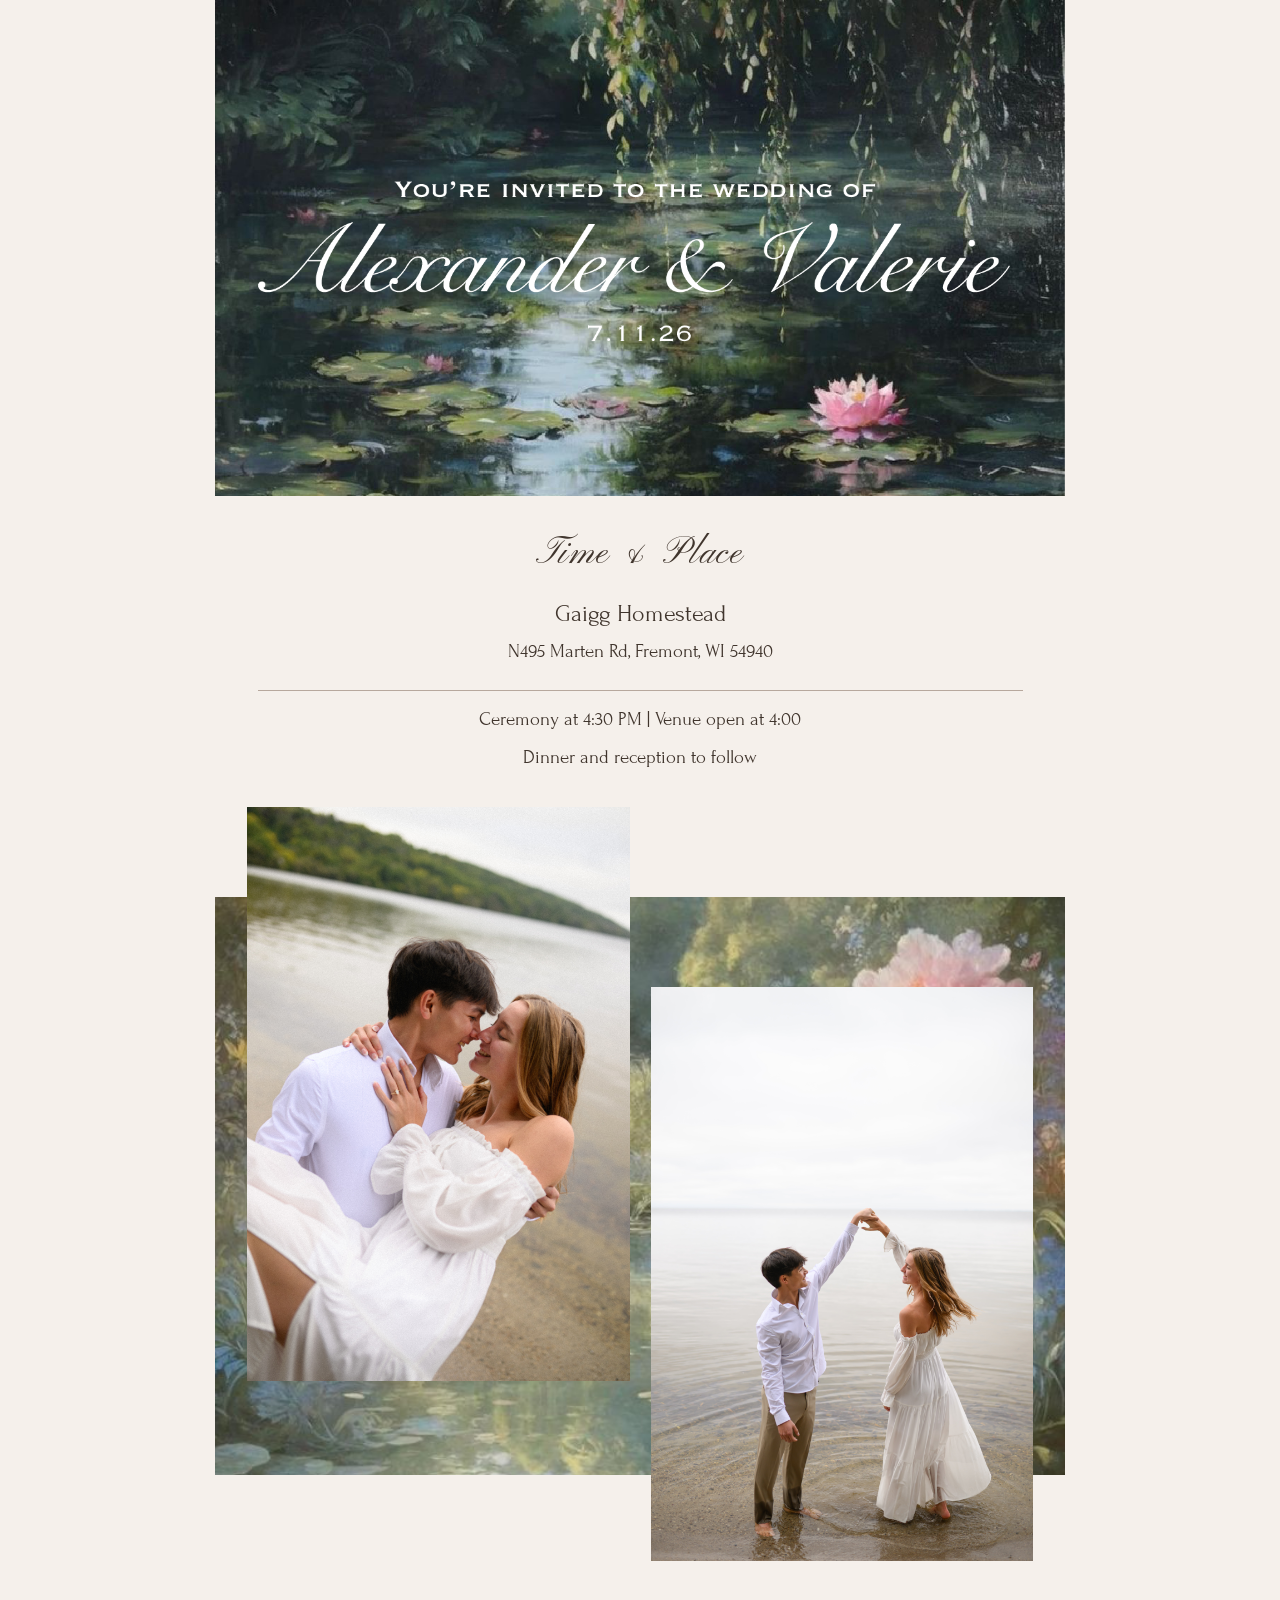
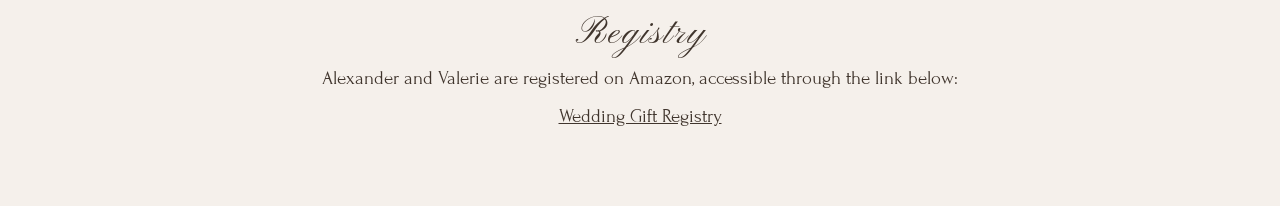
==== index.html @ 8c664b8f "registry link" ====
<!DOCTYPE html>
<html lang="en">
<head>
    <meta charset="UTF-8">
    <meta name="viewport" content="width=device-width, initial-scale=1.0">
    <link rel="preconnect" href="https://fonts.googleapis.com">
    <link rel="preconnect" href="https://fonts.gstatic.com" crossorigin>
    <link href="https://fonts.googleapis.com/css2?family=Pinyon+Script&display=swap" rel="stylesheet">
    <link href="https://fonts.googleapis.com/css2?family=Forum&display=swap" rel="stylesheet">
    <link rel="stylesheet" href="style.css">
    <script src="site.js" defer></script>
    <title>View Your Invitation</title>
</head>
<body>
    <main>
        <img src="img/banner4.PNG" width="100%">
        <h1 class="pinyon">Time & Place</h1>
        <div class="details">
            <h2 class="forum">Gaigg Homestead</h2>
            <h3 class="forum">N495 Marten Rd, Fremont, WI 54940</h3>
        </div>
        <div>
            <h3 class="forum">Ceremony at 4:30 PM | Venue open at 4:00</h3>
            <h3 class="forum">Dinner and reception to follow</h3>
        </div>
        <div class="monet">
            <img id="in-1" src="img/invite-1.JPG" width="45%">
             <img id="in-2" src="img/invite-2.JPG" width="45%">
        </div>
        <div>
            <h1 class="pinyon">Registry</h1>
            <h3 class="forum">Alexander and Valerie are registered on Amazon, accessible through the link below:</h3>
            <a href="https://www.amazon.com/wedding/guest-view/1FX90VJ1V2QB9" target="_blank">Wedding Gift Registry</a>
        </div>
    </main>
    <footer>

    </footer>
    
</body>
</html>
---- style.css ----
:root{
  --background: #f5f0eb;
  --text: #40352d;
}
/* .font-copper {
  font-family: var(--copper);
  font-weight: 300;
  font-style: normal;
} */
/* .font-snell {
  font-family: var(--snell);
  font-weight: 400;
  font-style: normal;
} */
.pinyon {
  font-family: "Pinyon Script", cursive;
  font-weight: 400;
  font-style: normal;
}

.forum {
  font-family: "Forum", serif;
  font-weight: 400;
  font-style: normal;
}



body{
  background-color: var(--background);
  color: var(--text);
  font-size: 1em;
  margin: 0px;
  padding: 0px;
  line-height: 1.2em;
}

h1{
  text-align: center;
  font-size: 2.3em;
  letter-spacing: .05em;
  padding-top: 20px;
}

h2,h4{
  margin: 6px;
}

main{
    width: 100%;
    margin-left: auto;
    margin-right: auto;
    text-align: center;
}

.details{
  width: 90%;
  margin: 0 auto;
  padding: 10px 0px;
  border-bottom: #b7a89d solid 1px;
}

.monet{
  background-image: url('./img/monet-2.jpg');
  background-size: cover;
  margin: 130px 0px;
  width: 100%;
}

#in-1{
  position: relative;
  top: -90px;
  margin-right: 1%;
}

#in-2{
  position: relative;
  top: 90px;
  margin-left: 1%;
}

a{
  font-size: 1.2em;
  color: var(--text);
  font-family: "Forum", serif;
}
a:hover{
  color: #b7a89d;
}

footer{
  height: 80px;
}



@media (min-width: 500px){
 body{
   max-width: 850px;
   margin: 0 auto;
 };
}




/* 
.slide {
	animation: slide 3s cubic-bezier(0.250, 0.460, 0.450, 0.940) both; 
}

.fade {
	animation: fade 1s cubic-bezier(0.250, 0.460, 0.450, 0.940) both; 
}

.open{
    animation: open 2s cubic-bezier(0.250, 0.460, 0.450, 0.940) both;
   
}

.grow{
    animation: grow 2s cubic-bezier(0.250, 0.460, 0.450, 0.940) both;
   
} */


/* 
@keyframes slide {
  0% {
    transform: translateY(0);
  }
  100% {
    transform: translateY(-300px);
    opacity: 100%;
  }
}

@keyframes grow {
  0% {
    transform: translateY(-300px) ;
    opacity: 100%;
  }
  100% {
    transform: translateY(-420px) ;
    opacity: 100%;
    width: 100%;
    height: 100%;
    background-color: #b7a89d;
  }
} */


/* @keyframes fade {
  0% {
    opacity: 100%;
  }
  100% {
   opacity: 0;
  }
}

@keyframes open {
 0% {
    transform: rotateX(0) translateY(0);
    transform-origin: top;
  }
  100% {
    transform: rotateX(180deg) translateY(-12px);
    transform-origin: top;
  }
} */
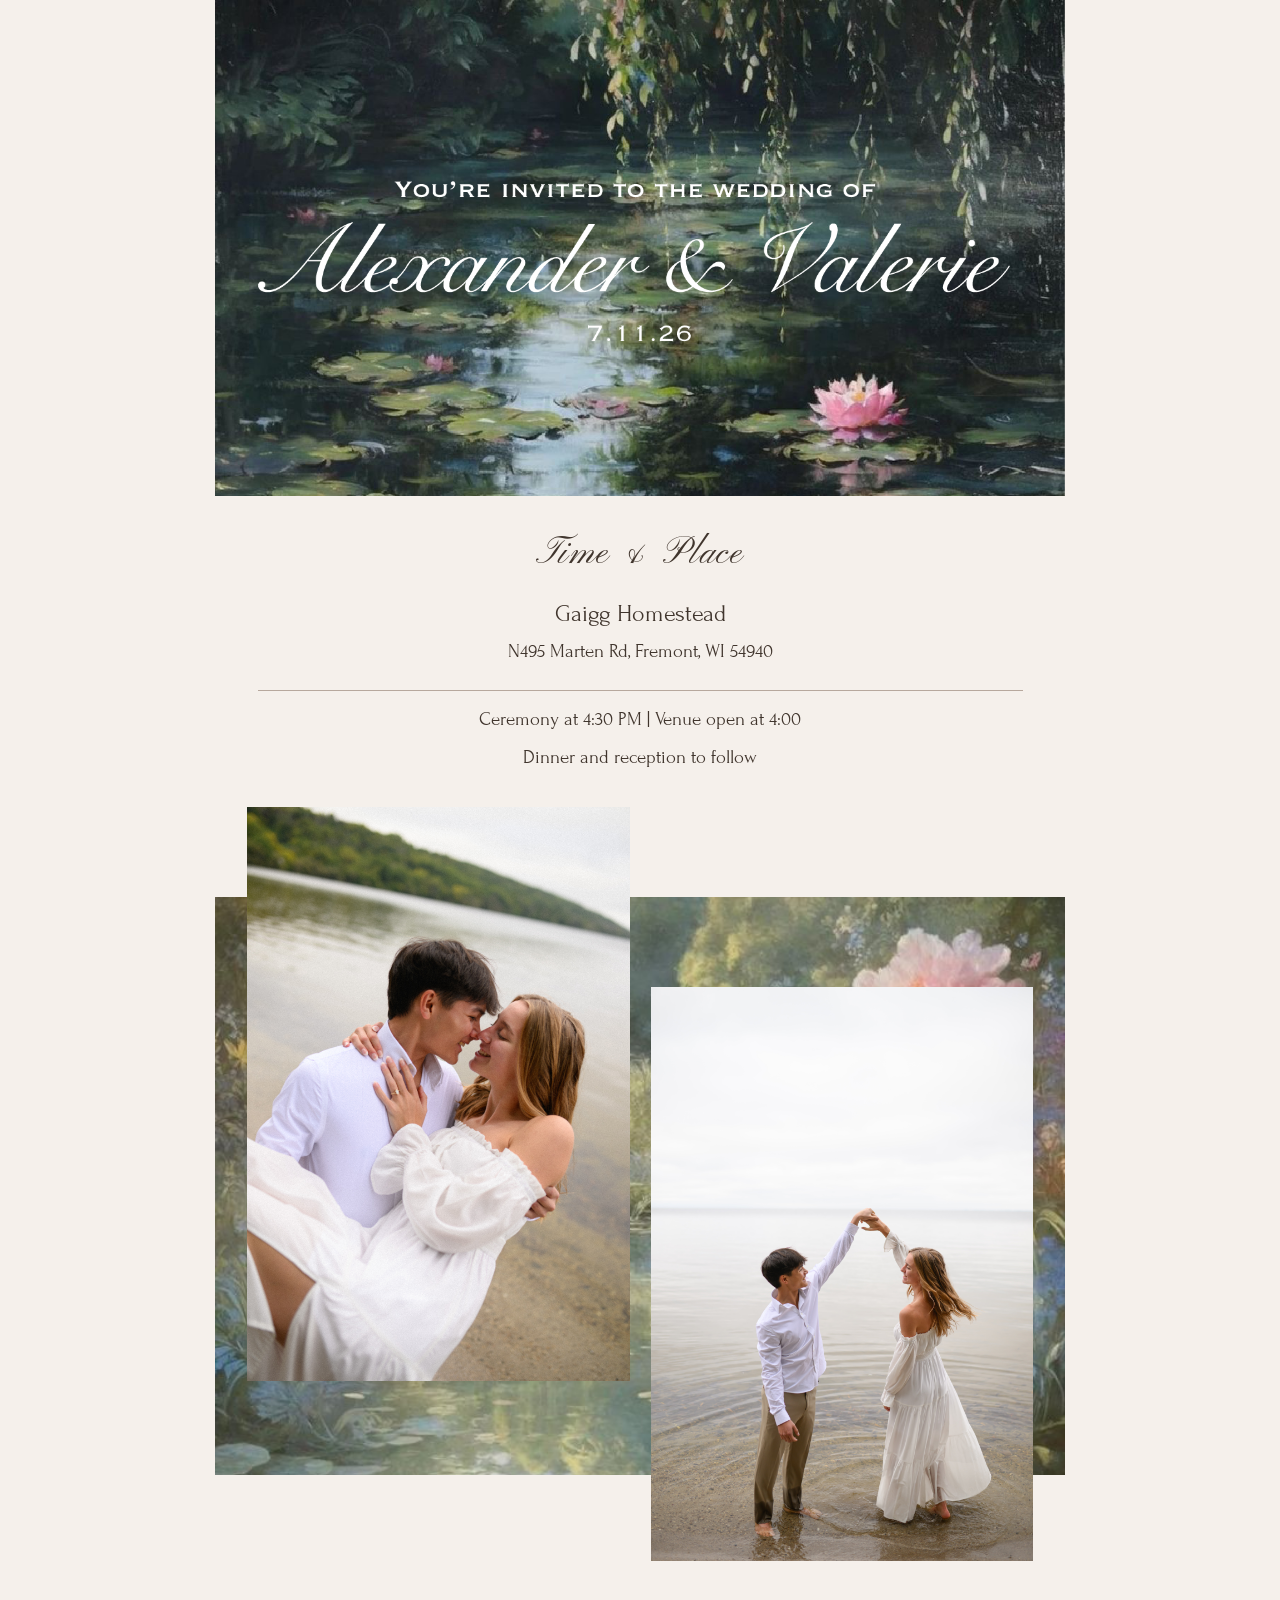
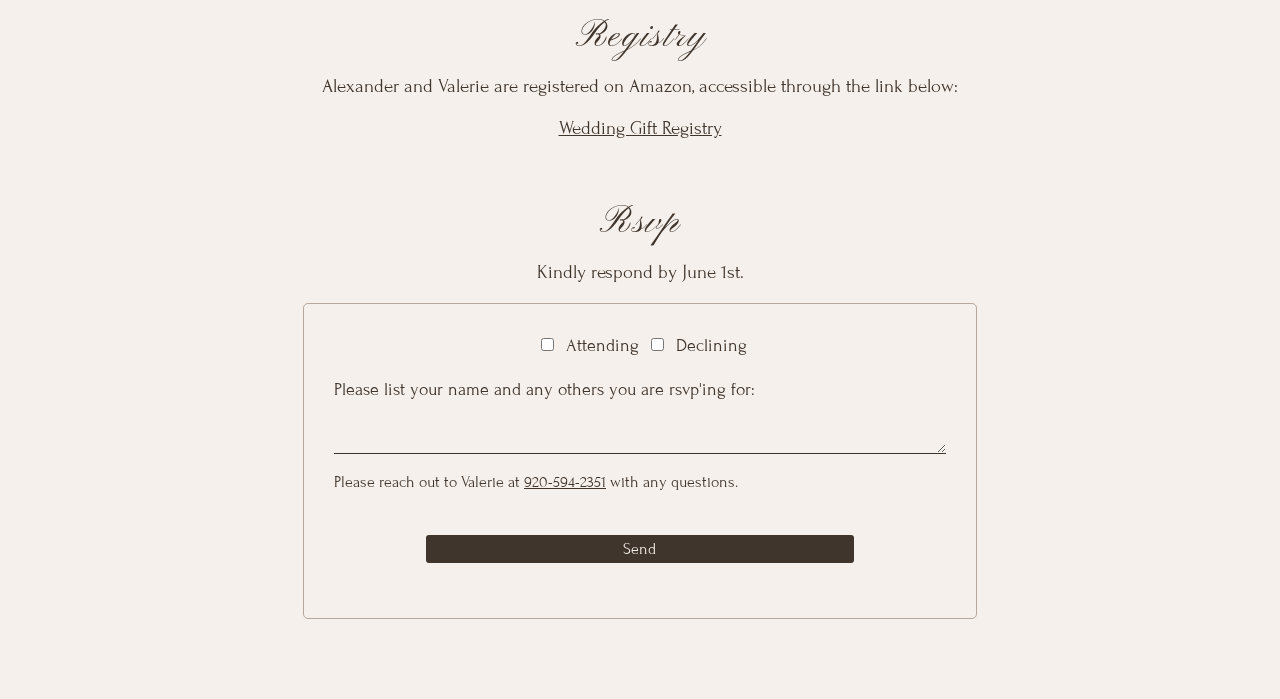
==== commit 7d87ed89: "add form" ====
--- a/index.html
+++ b/index.html
@@ -27,10 +27,27 @@
             <img id="in-1" src="img/invite-1.JPG" width="45%">
              <img id="in-2" src="img/invite-2.JPG" width="45%">
         </div>
-        <div>
+        <div class="registry">
             <h1 class="pinyon">Registry</h1>
             <h3 class="forum">Alexander and Valerie are registered on Amazon, accessible through the link below:</h3>
             <a href="https://www.amazon.com/wedding/guest-view/1FX90VJ1V2QB9" target="_blank">Wedding Gift Registry</a>
+        </div>
+        <div class="rsvp">
+            <h1 class="pinyon">Rsvp</h1>
+            <h3 class="forum">Kindly respond by June 1st.</h3>
+            <form action="https://formspree.io/f/xaqkenvz" method="POST">
+                <div>
+                    <input type="checkbox" id="attend-yes" name="attend-yes" value="yes">
+                    <label for="attend-yes">Attending</label>
+
+                    <input type="checkbox" id="attend-no" name="attend-no" value="no">
+                    <label for="attend-no">Declining</label>
+                </div>
+                <label>Please list your name and any others you are rsvp'ing for:</label>
+                <textarea name="guestnames" required></textarea>
+                <h3 class="forum text-sm">Please reach out to Valerie at <a class="text-sm" href="tel:920-594-2351">920-594-2351</a> with any questions.</h3>
+                <button type="submit">Send</button>
+            </form>
         </div>
     </main>
     <footer>
--- a/style.css
+++ b/style.css
@@ -60,6 +60,13 @@
   border-bottom: #b7a89d solid 1px;
 }
 
+.registry{
+  width:90%;
+  margin: 0 auto;
+  margin-bottom: 50px;
+  line-height: 1.5em;
+}
+
 .monet{
   background-image: url('./img/monet-2.jpg');
   background-size: cover;
@@ -87,6 +94,69 @@
 a:hover{
   color: #b7a89d;
 }
+.rsvp{
+  width: 90%;
+  margin: 0 auto;
+  line-height: 1.5em;
+}
+form{
+  border: #b7a89d solid 1px;
+  padding: 30px;
+  border-radius: 5px;
+  width: 80%;
+  text-align: left;
+  display: flex;
+  flex-direction: column;
+  margin: 0 auto;
+  justify-items: center;
+  font-family: "Forum", serif;
+}
+label{
+  font-size: 1.1em;
+  margin: 20px 0px 5px 0px;
+}
+input{
+  margin-bottom: 10px;
+}
+textarea{
+  border: none;
+  border-bottom: 1px solid var(--text);
+  background-color: var(--background);
+  font-family: "Forum", serif;
+  font-size: 1.1em;
+}
+textarea:focus{
+  outline: none;
+  border-bottom: 1px solid #b7a89d;
+}
+input[type="checkbox"]{
+  width: auto;
+  margin: 0px 8px;
+}
+form div{
+  margin: 0 auto;
+}
+
+button{
+  width: 70%;
+  background-color: var(--text);
+  color: var(--background);
+  margin: 25px auto;
+  padding: 5px;
+  font-size: medium;
+  font-family: "Forum", serif;
+  border: none;
+  border-radius: 3px;
+}
+button:hover{
+  background-color: #b7a89d;
+  color: var(--text);
+}
+
+.text-sm{
+  font-size: 1em;
+}
+
 
 footer{
   height: 80px;
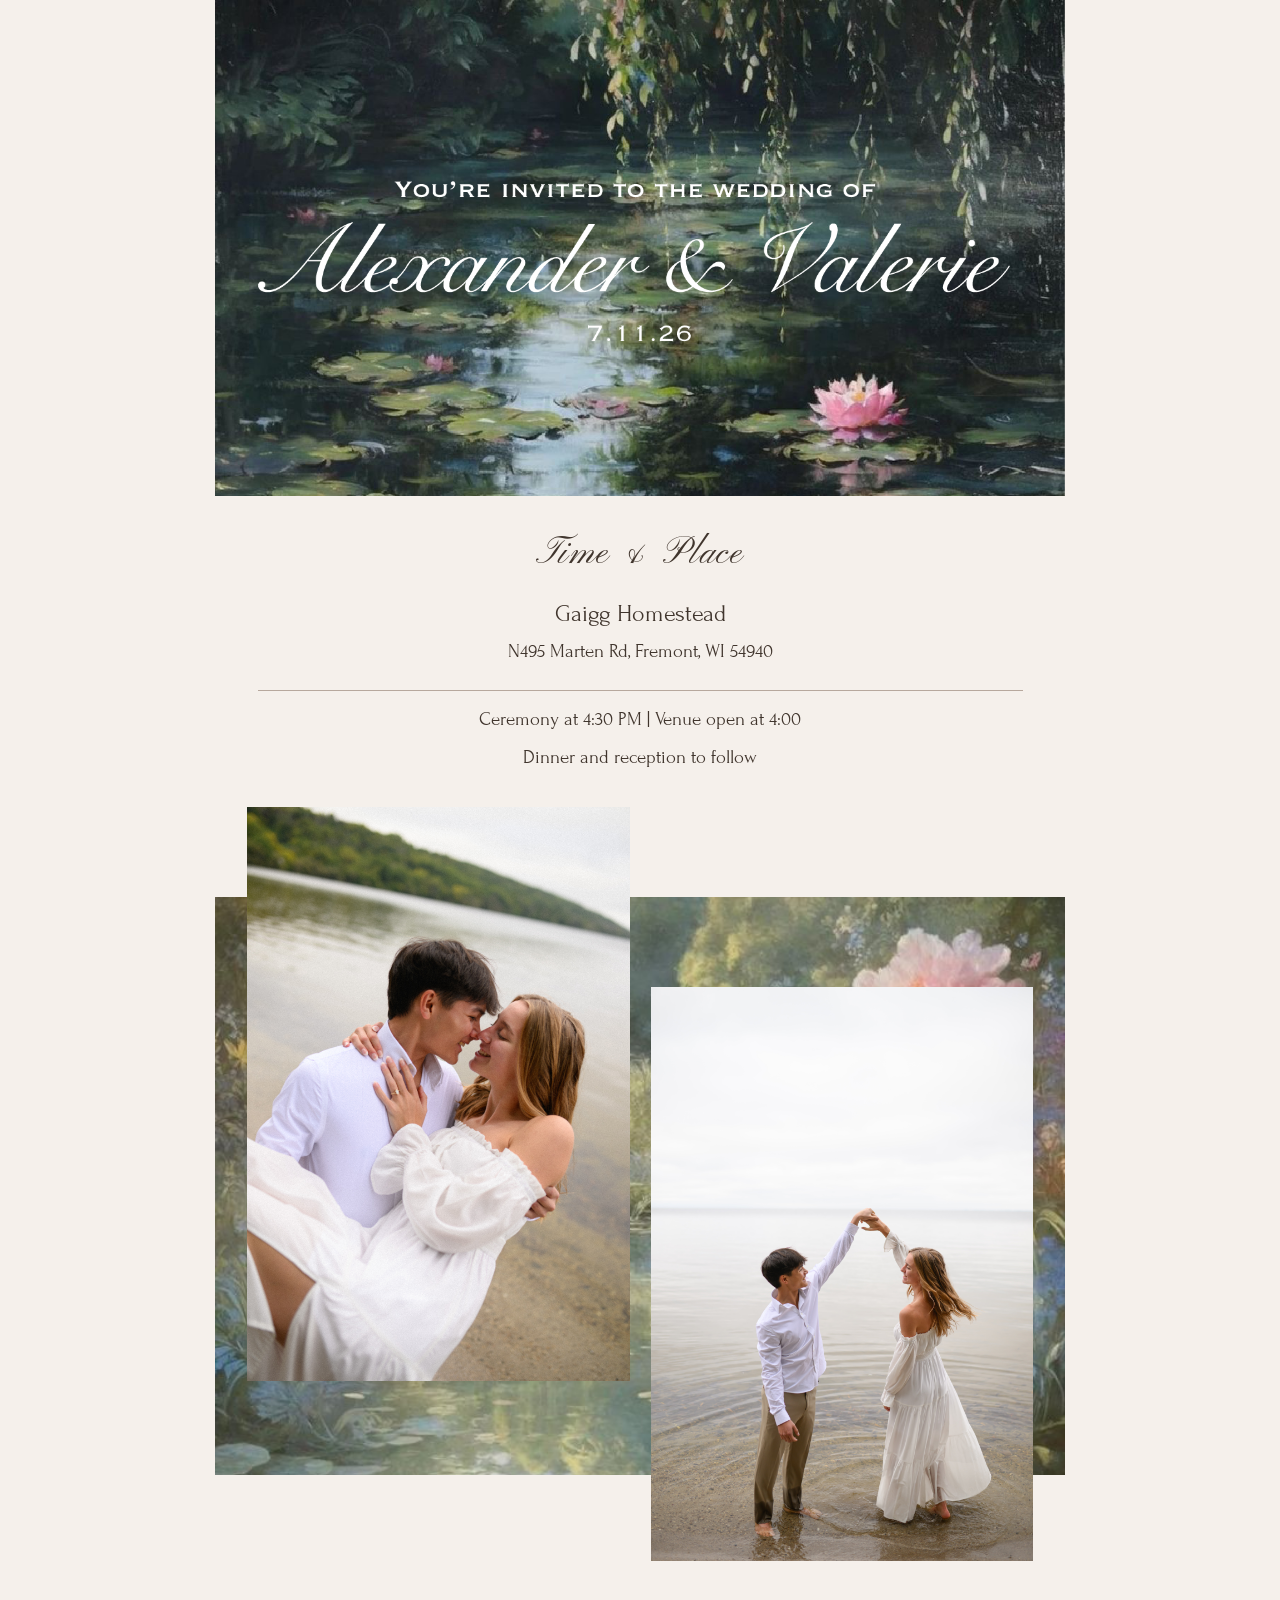
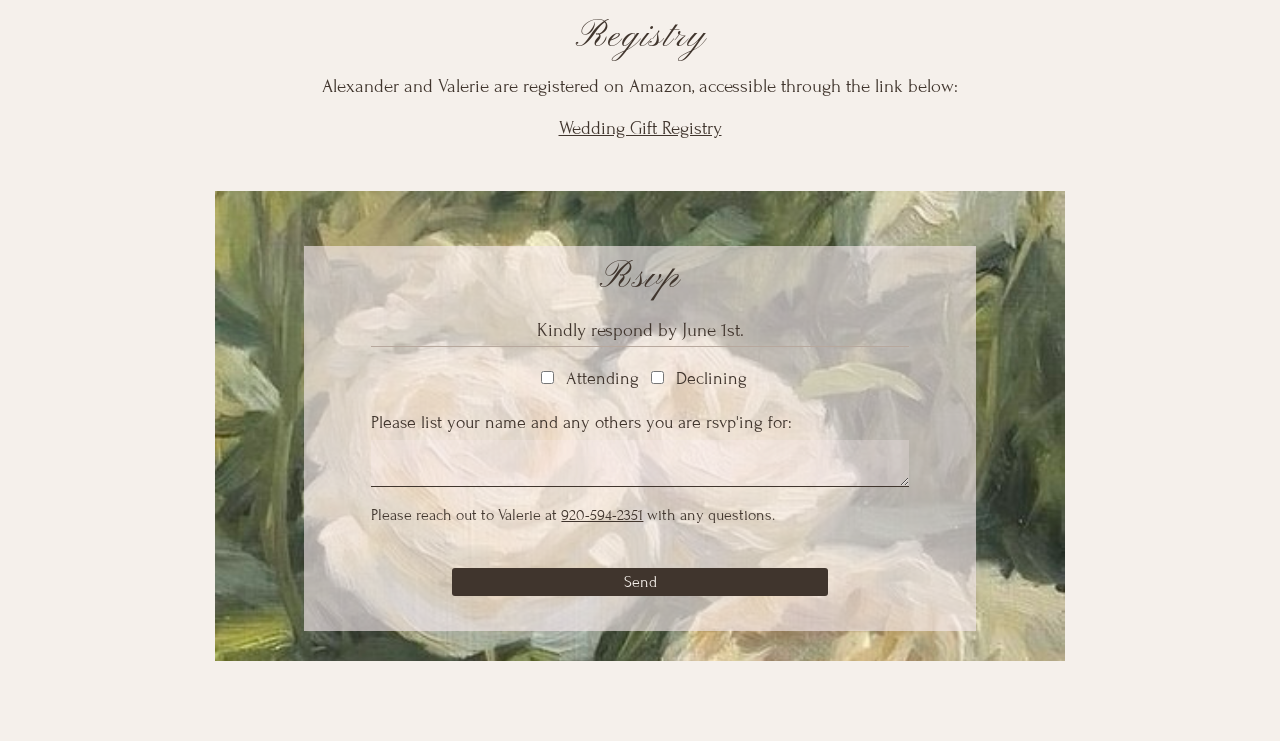
==== commit 6ea2ea4d: "finish form" ====
--- a/index.html
+++ b/index.html
@@ -32,7 +32,8 @@
             <h3 class="forum">Alexander and Valerie are registered on Amazon, accessible through the link below:</h3>
             <a href="https://www.amazon.com/wedding/guest-view/1FX90VJ1V2QB9" target="_blank">Wedding Gift Registry</a>
         </div>
-        <div class="rsvp">
+        <div class="rsvp-wrap">
+            <div class="rsvp">
             <h1 class="pinyon">Rsvp</h1>
             <h3 class="forum">Kindly respond by June 1st.</h3>
             <form action="https://formspree.io/f/xaqkenvz" method="POST">
@@ -48,6 +49,7 @@
                 <h3 class="forum text-sm">Please reach out to Valerie at <a class="text-sm" href="tel:920-594-2351">920-594-2351</a> with any questions.</h3>
                 <button type="submit">Send</button>
             </form>
+            </div> 
         </div>
     </main>
     <footer>
--- a/style.css
+++ b/style.css
@@ -95,13 +95,25 @@
   color: #b7a89d;
 }
 .rsvp{
-  width: 90%;
+  background-color: #f7eaeea0;
+  width: 85%;
   margin: 0 auto;
   line-height: 1.5em;
 }
+.rsvp > h3{
+  margin: 0 auto;
+  line-height: 1.7em;
+  margin-bottom: 10px;
+  width: 80%;
+  border-bottom: #b7a89d solid 1px;
+}
+.rsvp-wrap{
+  background-image: url("img/flower.jpg");
+  background-size: cover;
+  padding: 30px;
+}
 form{
-  border: #b7a89d solid 1px;
-  padding: 30px;
+  padding: 10px;
   border-radius: 5px;
   width: 80%;
   text-align: left;
@@ -121,12 +133,13 @@
 textarea{
   border: none;
   border-bottom: 1px solid var(--text);
-  background-color: var(--background);
+  background-color: #f7eaee47;
   font-family: "Forum", serif;
   font-size: 1.1em;
 }
 textarea:focus{
   outline: none;
+  background-color: none;
   border-bottom: 1px solid #b7a89d;
 }
 input[type="checkbox"]{
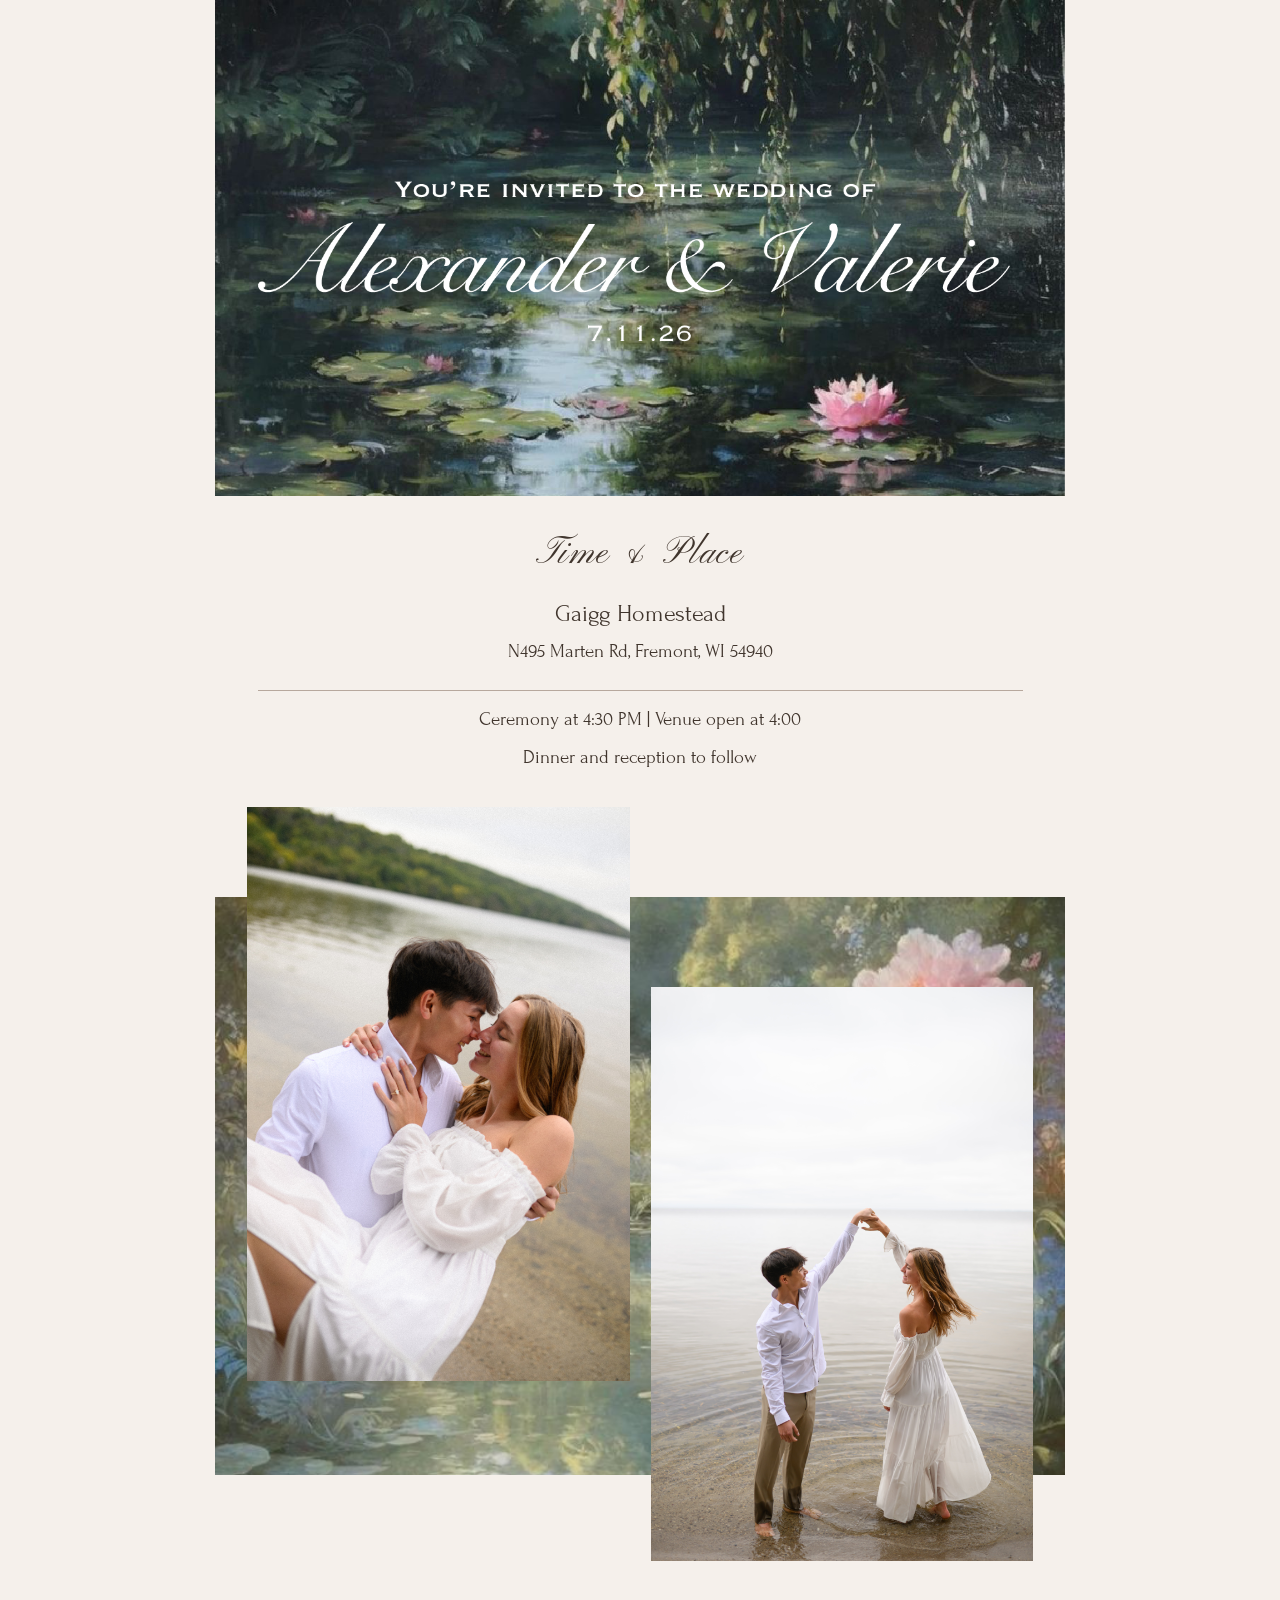
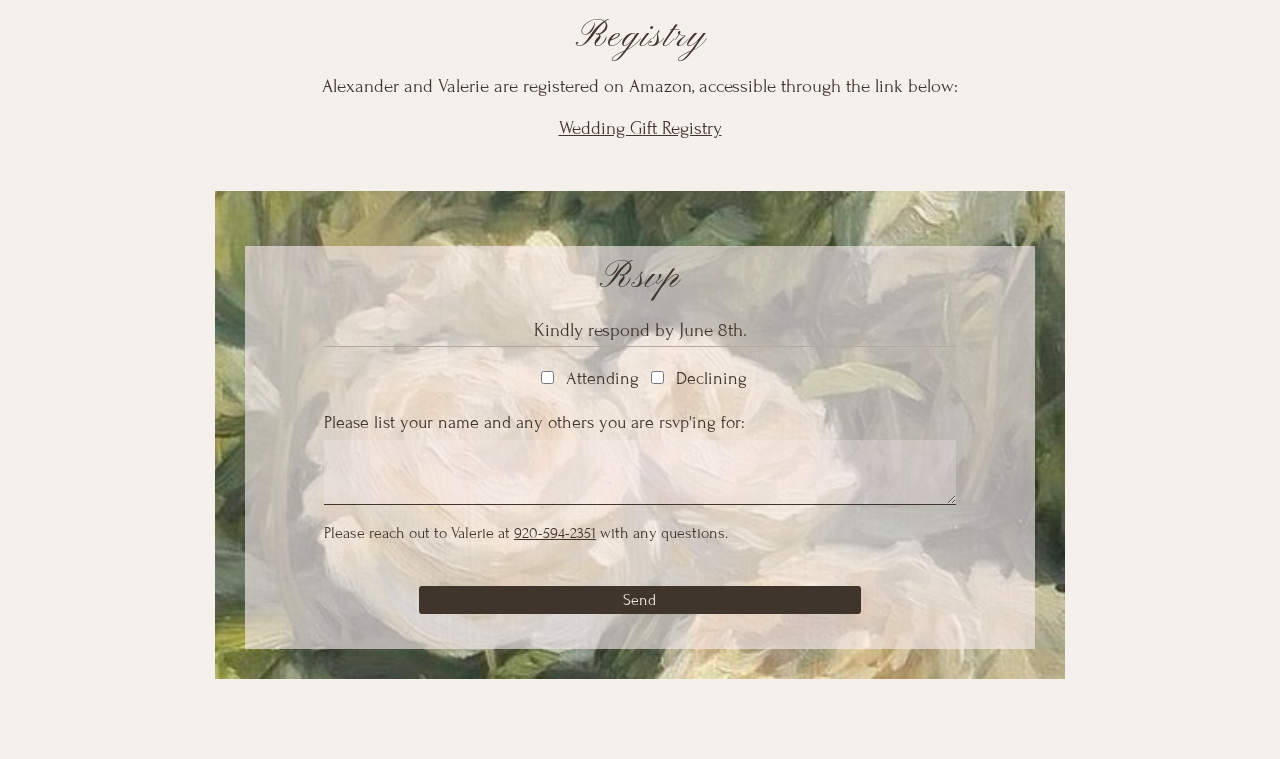
==== commit c7a6dc7b: "try form clear" ====
--- a/index.html
+++ b/index.html
@@ -35,7 +35,7 @@
         <div class="rsvp-wrap">
             <div class="rsvp">
             <h1 class="pinyon">Rsvp</h1>
-            <h3 class="forum">Kindly respond by June 1st.</h3>
+            <h3 class="forum">Kindly respond by June 8th.</h3>
             <form action="https://formspree.io/f/xaqkenvz" method="POST">
                 <div>
                     <input type="checkbox" id="attend-yes" name="attend-yes" value="yes">
@@ -57,4 +57,12 @@
     </footer>
     
 </body>
-</html>+</html>
+
+<script>
+    window.onbeforeunload = () => {
+  for(const form of document.getElementsByTagName('form')) {
+    form.reset();
+  }
+}
+</script>
--- a/style.css
+++ b/style.css
@@ -96,7 +96,7 @@
 }
 .rsvp{
   background-color: #f7eaeea0;
-  width: 85%;
+  width: 100%;
   margin: 0 auto;
   line-height: 1.5em;
 }
@@ -131,6 +131,7 @@
   margin-bottom: 10px;
 }
 textarea{
+  height: 60px;
   border: none;
   border-bottom: 1px solid var(--text);
   background-color: #f7eaee47;
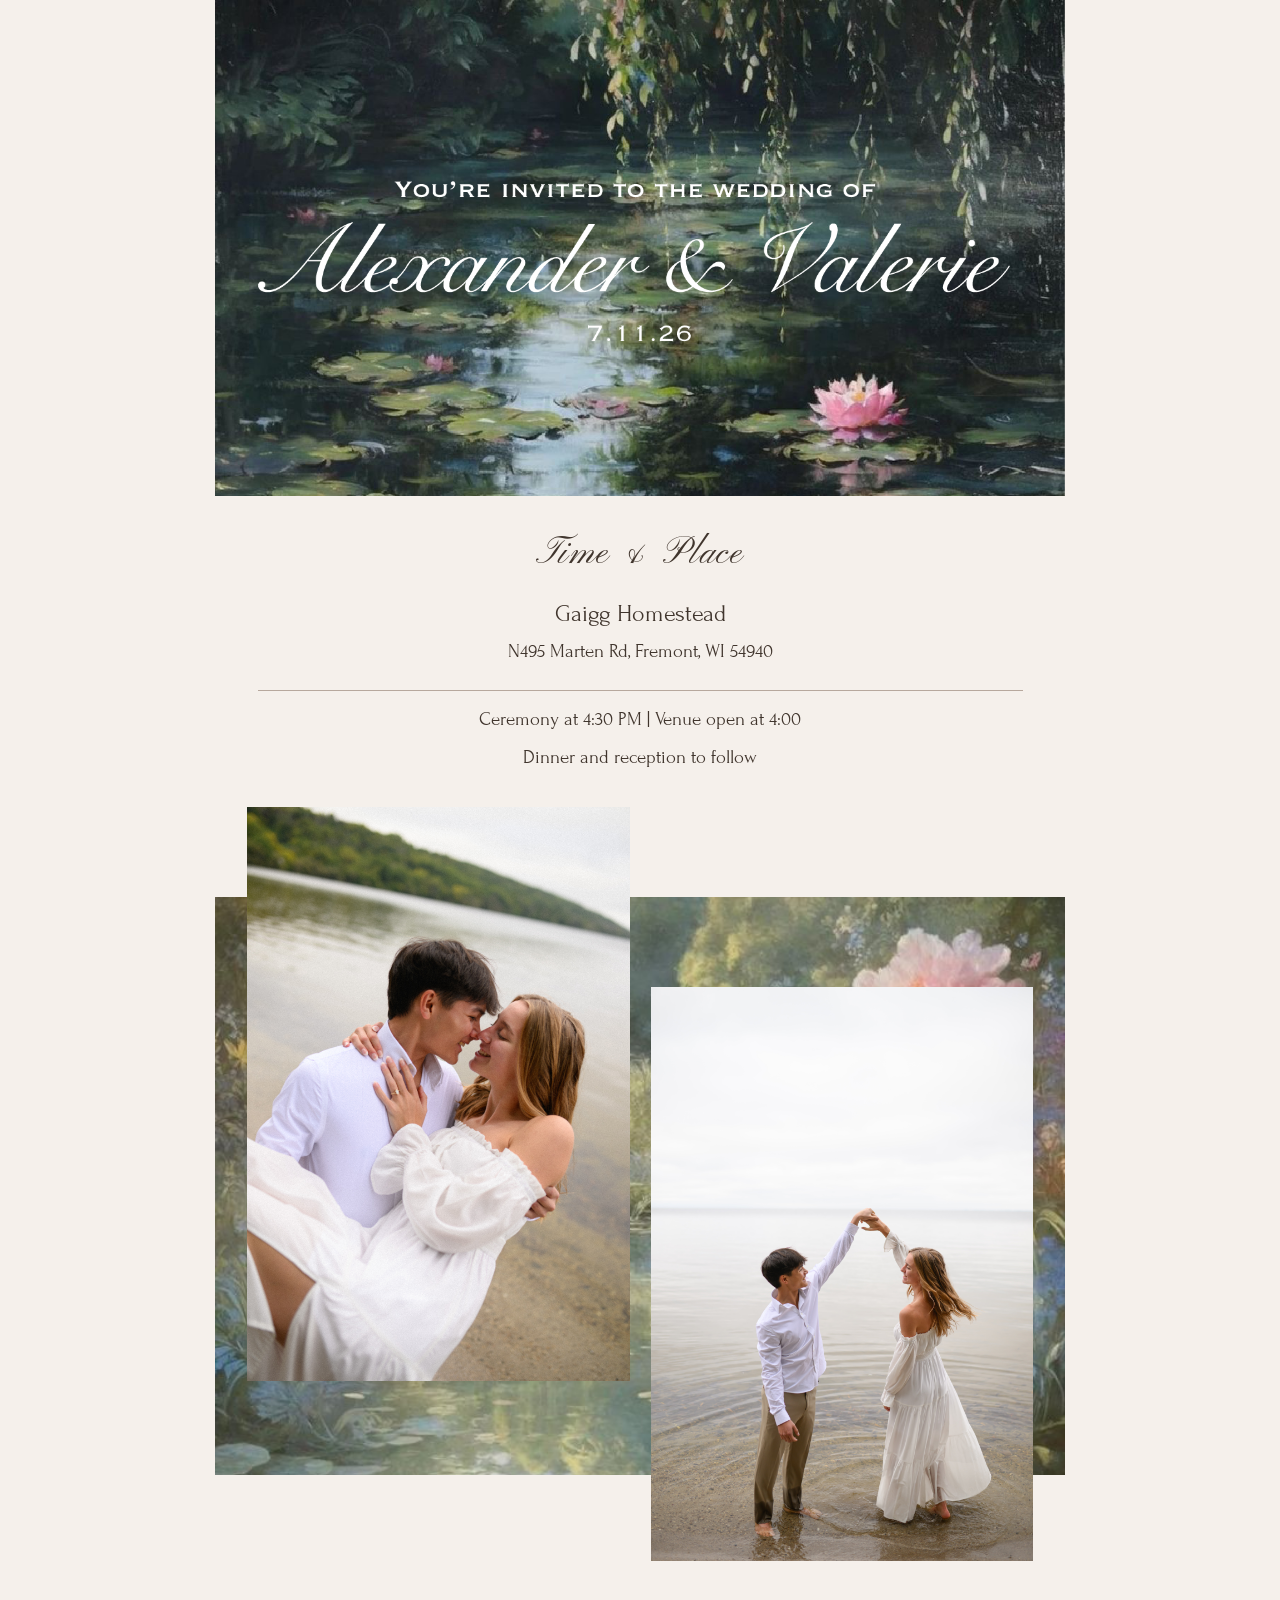
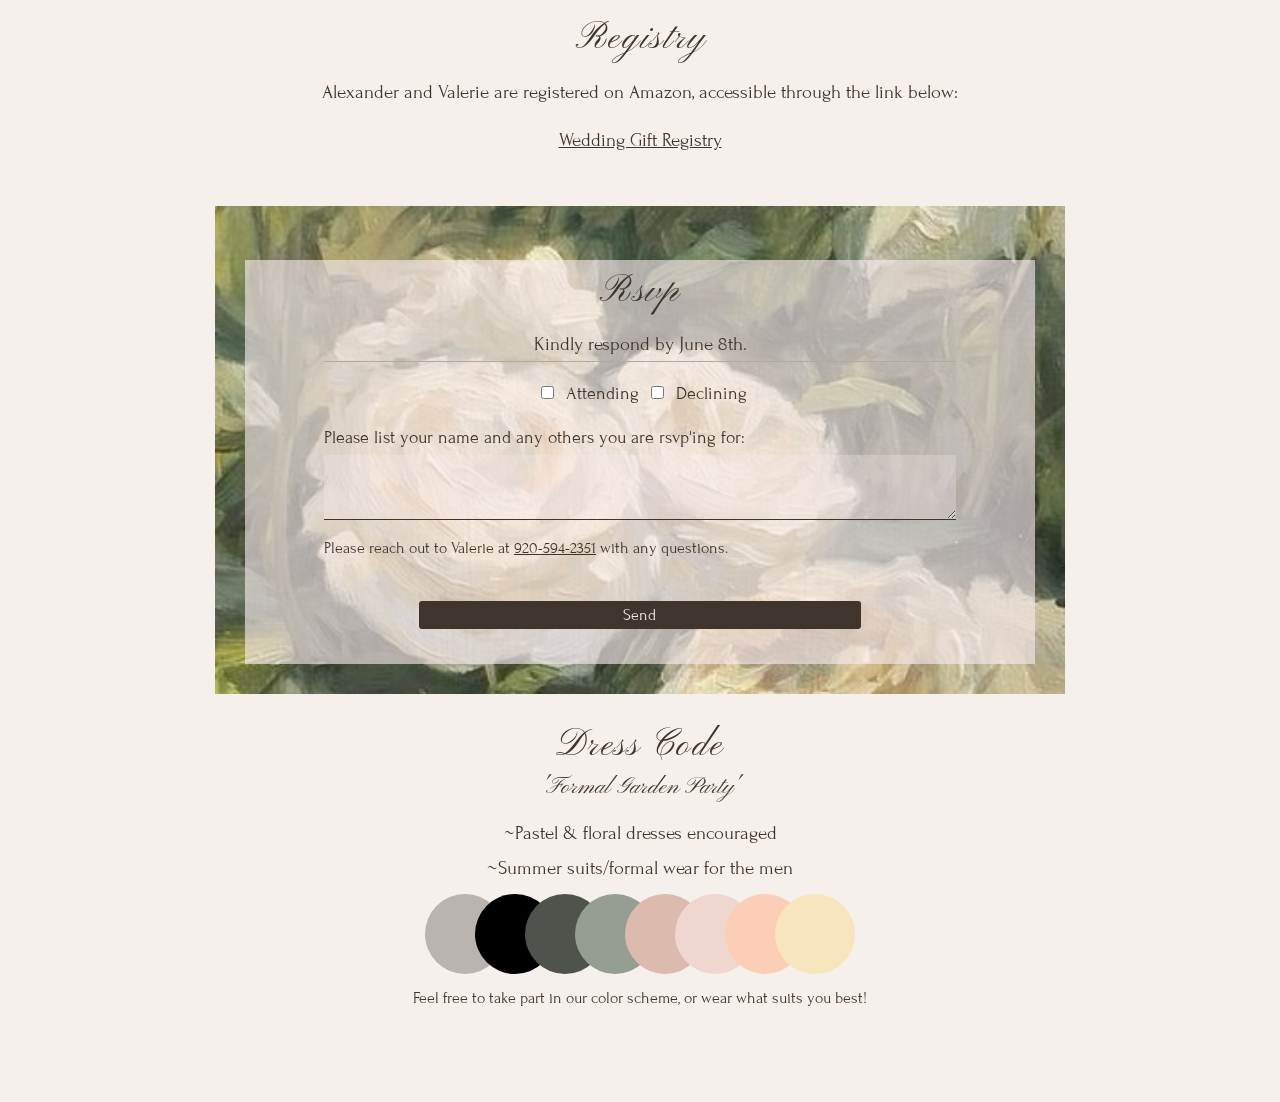
==== commit a0407422: "add dress code" ====
--- a/index.html
+++ b/index.html
@@ -51,6 +51,23 @@
             </form>
             </div> 
         </div>
+        <div class="dress">
+            <h1 class="pinyon">Dress Code</h1>
+            <h2 class="pinyon">'Formal Garden Party'</h2>
+            <h3 class="forum">~Pastel & floral dresses encouraged</h3>
+            <h3 class="forum">~Summer suits/formal wear for the men</h3>
+           <div class="circle-wrap">
+                <div class="circle grey"></div>
+                <div class="circle black"></div>
+                <div class="circle dk-grn"></div>
+                <div class="circle lt-grn"></div>
+                <div class="circle dk-pnk"></div>
+                <div class="circle lt-pnk"></div>
+                <div class="circle peach"></div>
+                <div class="circle yellow"></div>
+           </div>
+           <h3 class="forum text-sm">Feel free to take part in our color scheme, or wear what suits you best!</h3>
+        </div>
     </main>
     <footer>
 
--- a/style.css
+++ b/style.css
@@ -64,7 +64,7 @@
   width:90%;
   margin: 0 auto;
   margin-bottom: 50px;
-  line-height: 1.5em;
+  line-height: 1.8em;
 }
 
 .monet{
@@ -92,7 +92,7 @@
   font-family: "Forum", serif;
 }
 a:hover{
-  color: #b7a89d;
+  color: #ad9e93;
 }
 .rsvp{
   background-color: #f7eaeea0;
@@ -171,6 +171,52 @@
   font-size: 1em;
 }
 
+.dress{
+  line-height: 1em;
+}
+.dress h3:nth-of-type(1){
+  margin-top: 30px;
+}
+
+.circle-wrap{
+  display: flex;
+  justify-content: center;
+  margin-left: 30px;
+}
+
+.circle{
+  margin-left: -30px;
+  width: 80px;
+  height: 80px;
+  background-color: #b7a89d;
+  border-radius: 50%;
+}
+
+.dk-grn{
+  background-color: #4e534c;
+}
+.lt-grn{
+  background-color: #959e91;
+}
+.dk-pnk{
+  background-color: #ddbaae;
+}
+.lt-pnk{
+  background-color: #efd7cf;
+}
+.peach{
+  background-color: #fcceb8;
+}
+.yellow{
+  background-color: #f7e5bd;
+}
+.grey{
+  background-color: #bab4b1;
+}
+.black{
+  background-color: #000000
+}
+
 
 footer{
   height: 80px;
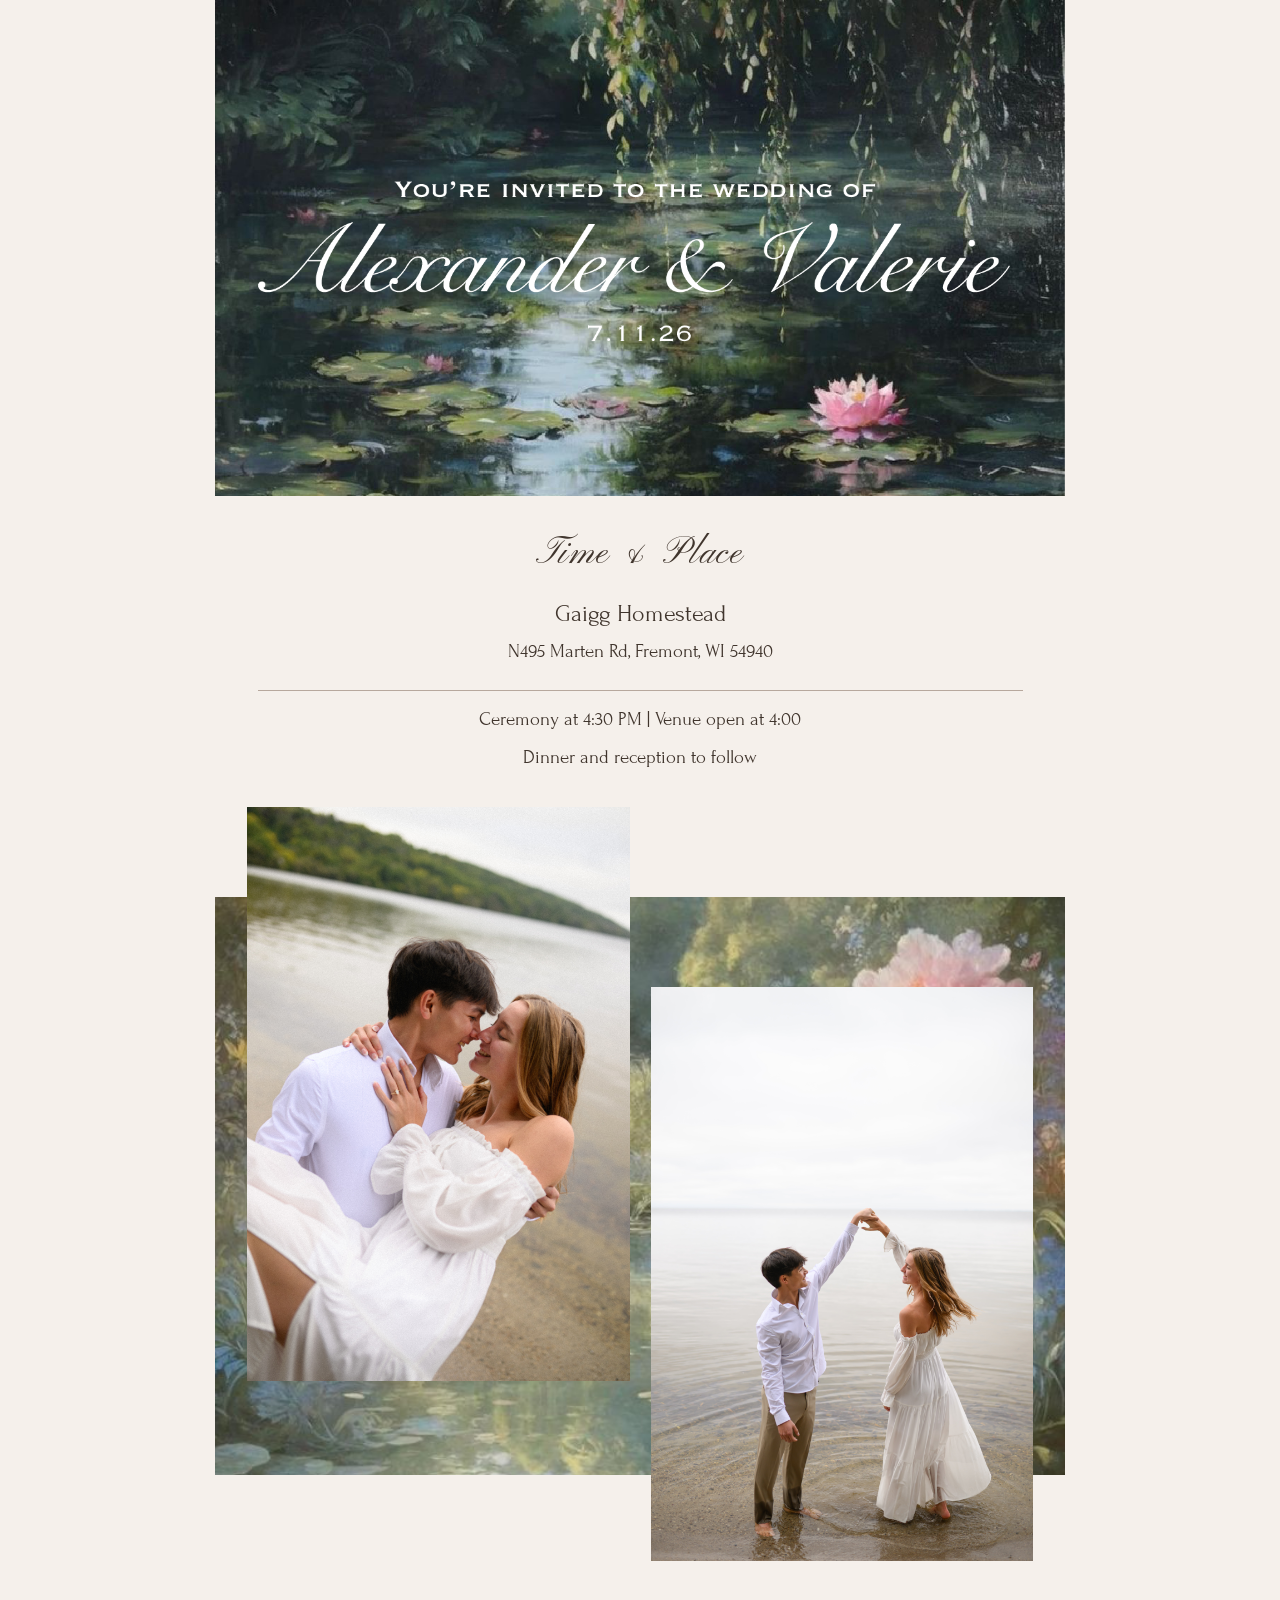
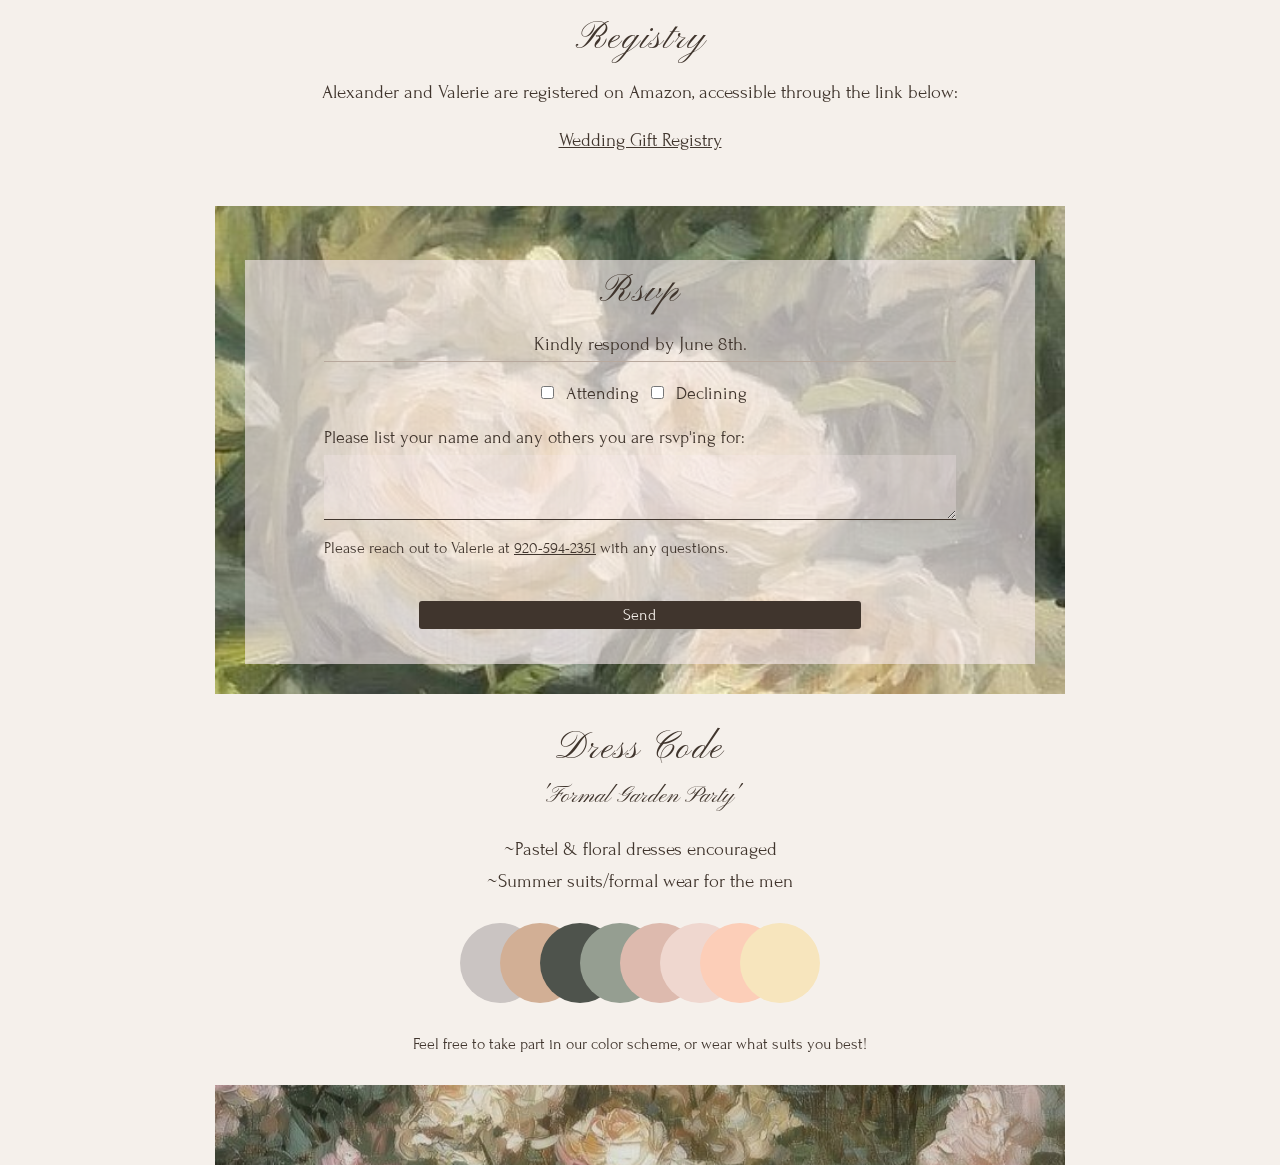
==== commit 81e21245: "finish dress code, footer img" ====
--- a/index.html
+++ b/index.html
@@ -58,7 +58,7 @@
             <h3 class="forum">~Summer suits/formal wear for the men</h3>
            <div class="circle-wrap">
                 <div class="circle grey"></div>
-                <div class="circle black"></div>
+                <div class="circle tan"></div>
                 <div class="circle dk-grn"></div>
                 <div class="circle lt-grn"></div>
                 <div class="circle dk-pnk"></div>
--- a/style.css
+++ b/style.css
@@ -172,20 +172,25 @@
 }
 
 .dress{
-  line-height: 1em;
+  line-height: 1.4em;
+}
+.dress h3{
+  margin: 30px;
 }
 .dress h3:nth-of-type(1){
   margin-top: 30px;
+  margin-bottom: -20px;
 }
 
 .circle-wrap{
   display: flex;
   justify-content: center;
-  margin-left: 30px;
+  margin: 0 auto;
+  margin-left: 40px;
 }
 
 .circle{
-  margin-left: -30px;
+  margin-left: -40px;
   width: 80px;
   height: 80px;
   background-color: #b7a89d;
@@ -211,14 +216,16 @@
   background-color: #f7e5bd;
 }
 .grey{
-  background-color: #bab4b1;
-}
-.black{
-  background-color: #000000
+  background-color: #cac4c2;
+}
+.tan{
+  background-color: #d2af95
 }
 
 
 footer{
+  background-image: url('./img/foot.jpg');
+  background-size: cover;
   height: 80px;
 }
 
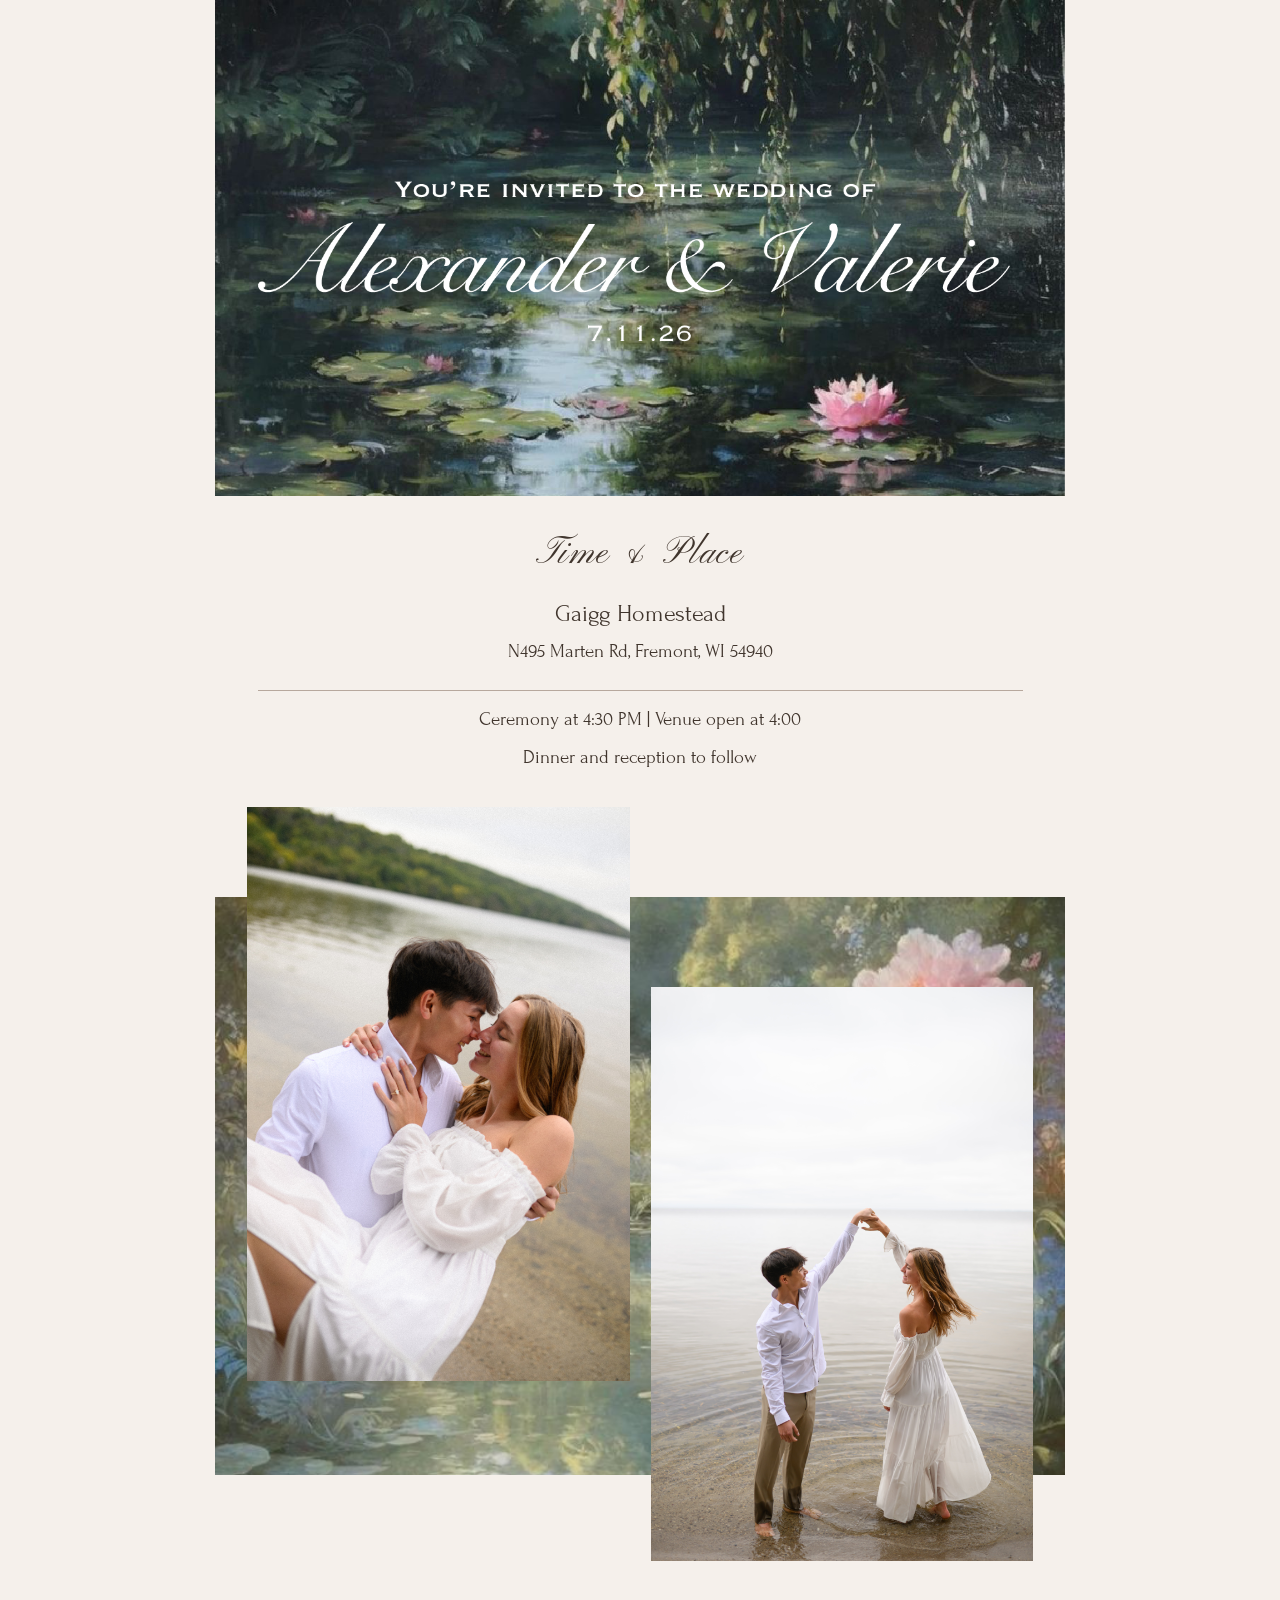
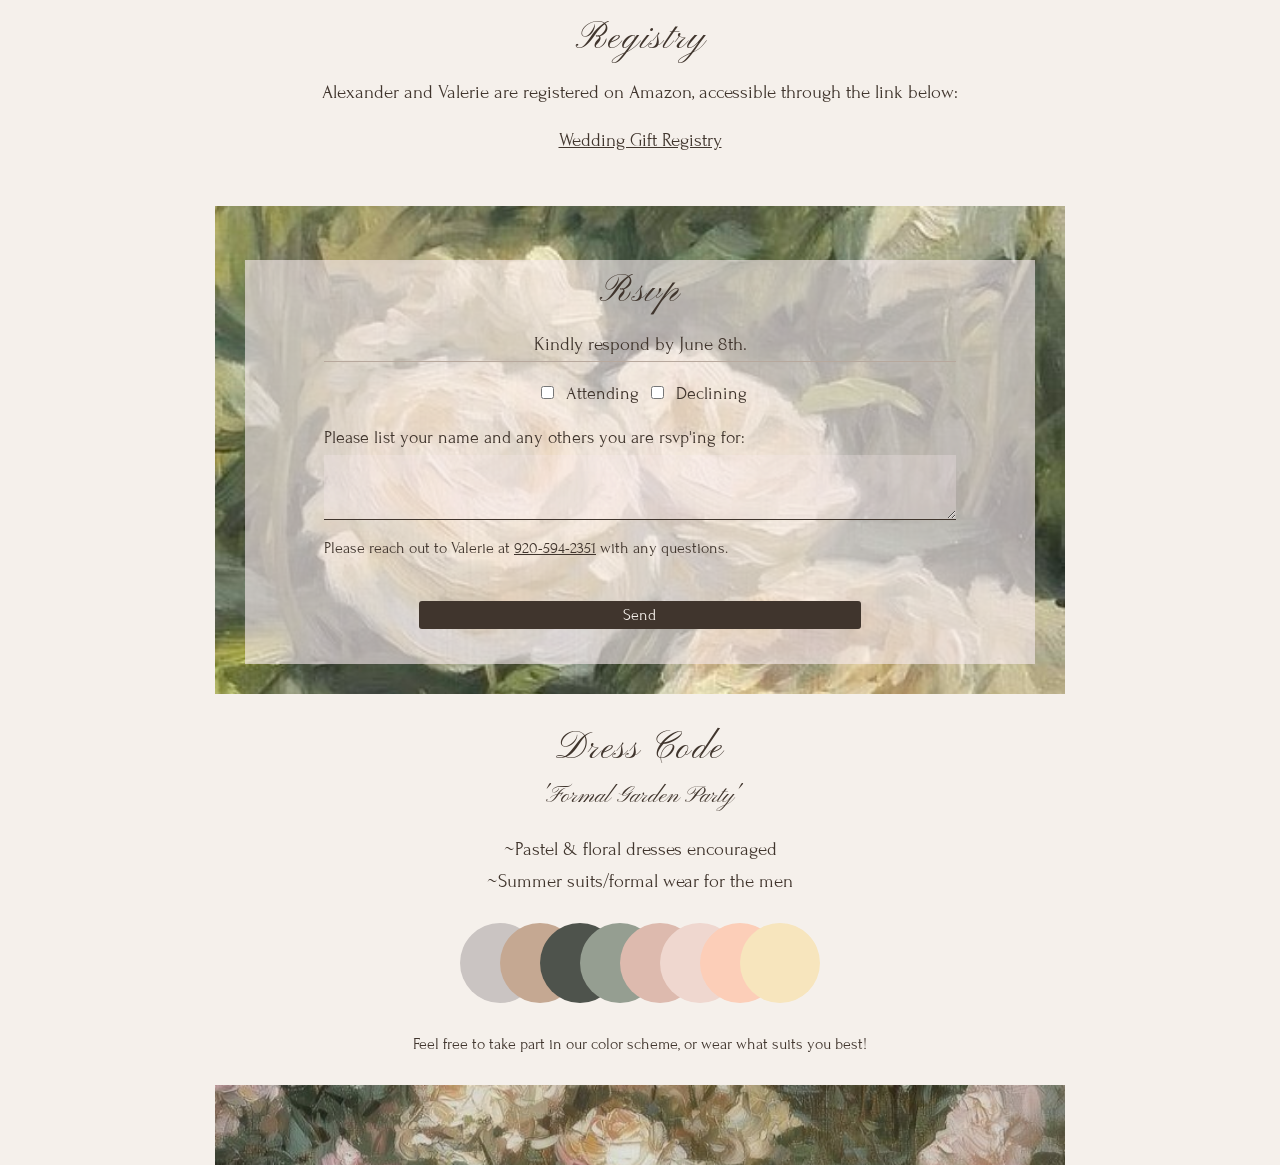
==== commit 16da7238: "title" ====
--- a/index.html
+++ b/index.html
@@ -9,7 +9,7 @@
     <link href="https://fonts.googleapis.com/css2?family=Forum&display=swap" rel="stylesheet">
     <link rel="stylesheet" href="style.css">
     <script src="site.js" defer></script>
-    <title>View Your Invitation</title>
+    <title>Your Invitation</title>
 </head>
 <body>
     <main>
@@ -75,11 +75,3 @@
     
 </body>
 </html>
-
-<script>
-    window.onbeforeunload = () => {
-  for(const form of document.getElementsByTagName('form')) {
-    form.reset();
-  }
-}
-</script>
--- a/style.css
+++ b/style.css
@@ -219,7 +219,7 @@
   background-color: #cac4c2;
 }
 .tan{
-  background-color: #d2af95
+  background-color: #c5a892
 }
 
 
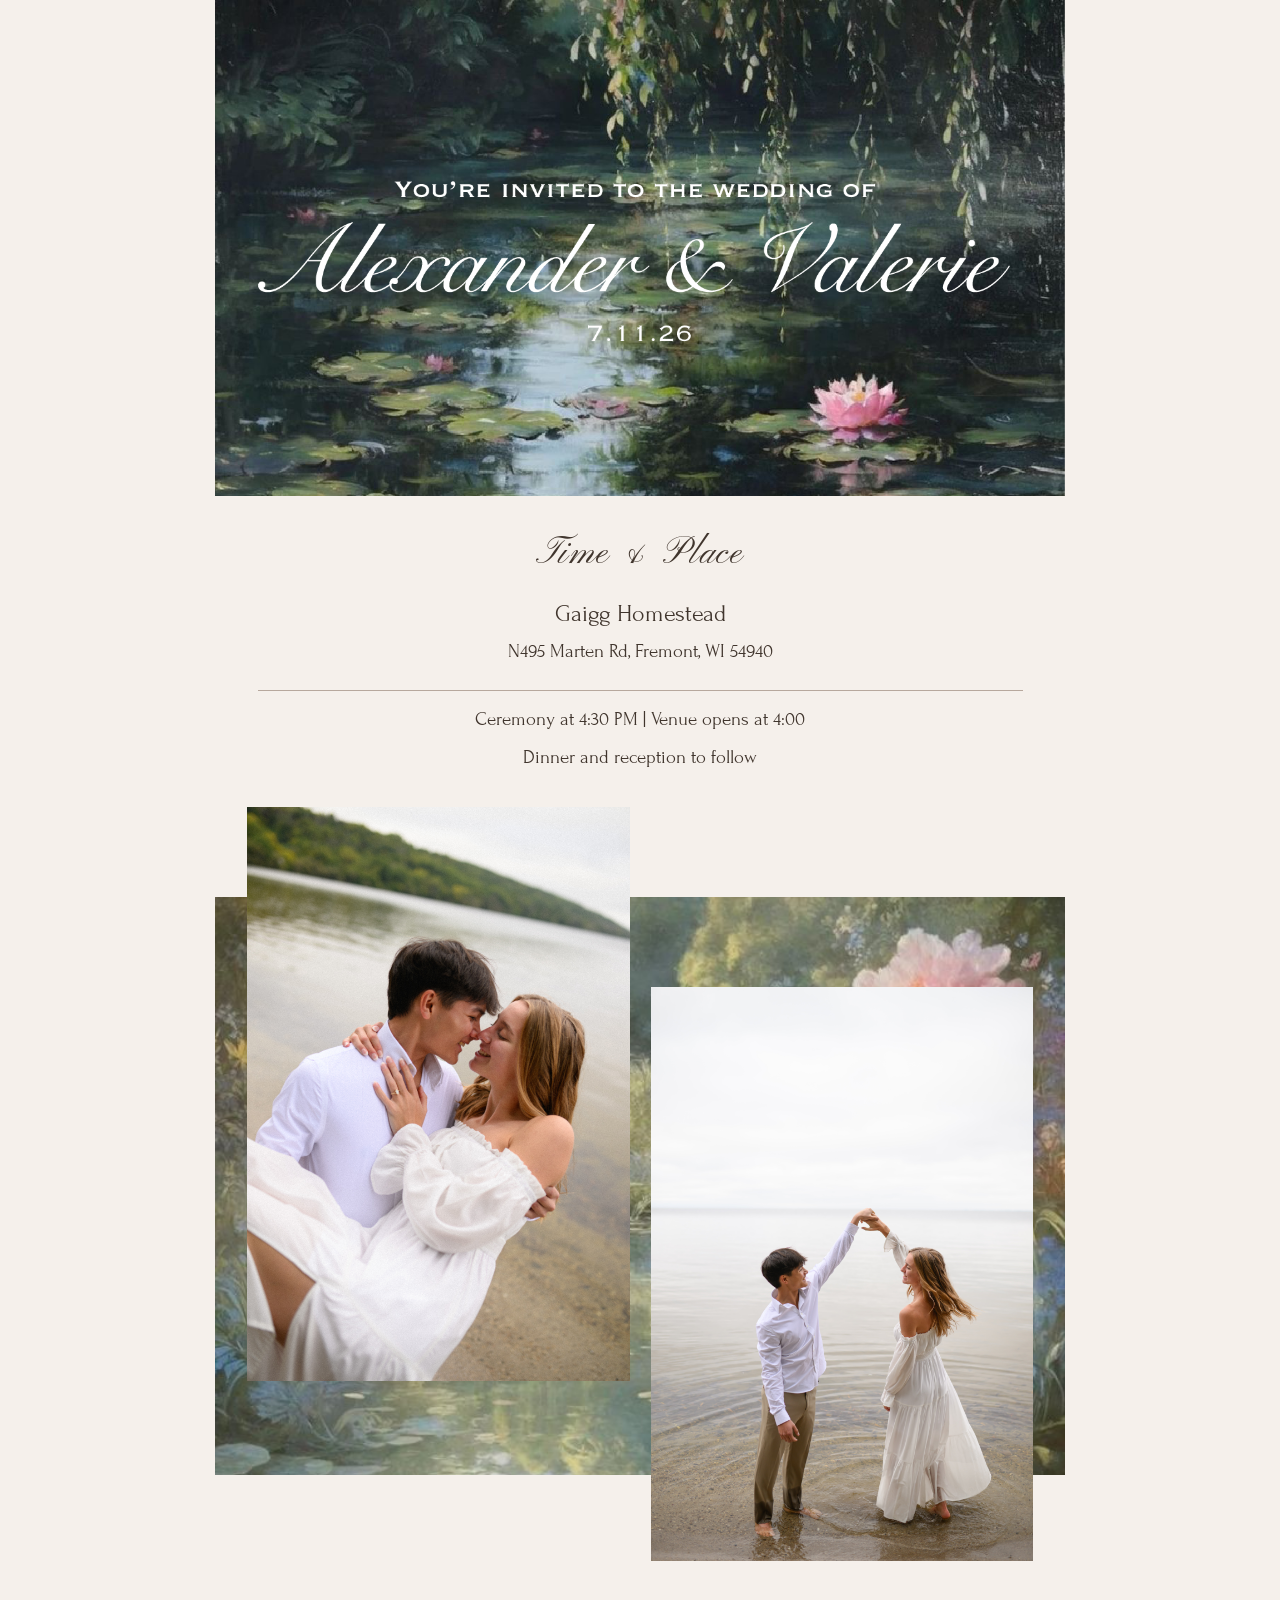
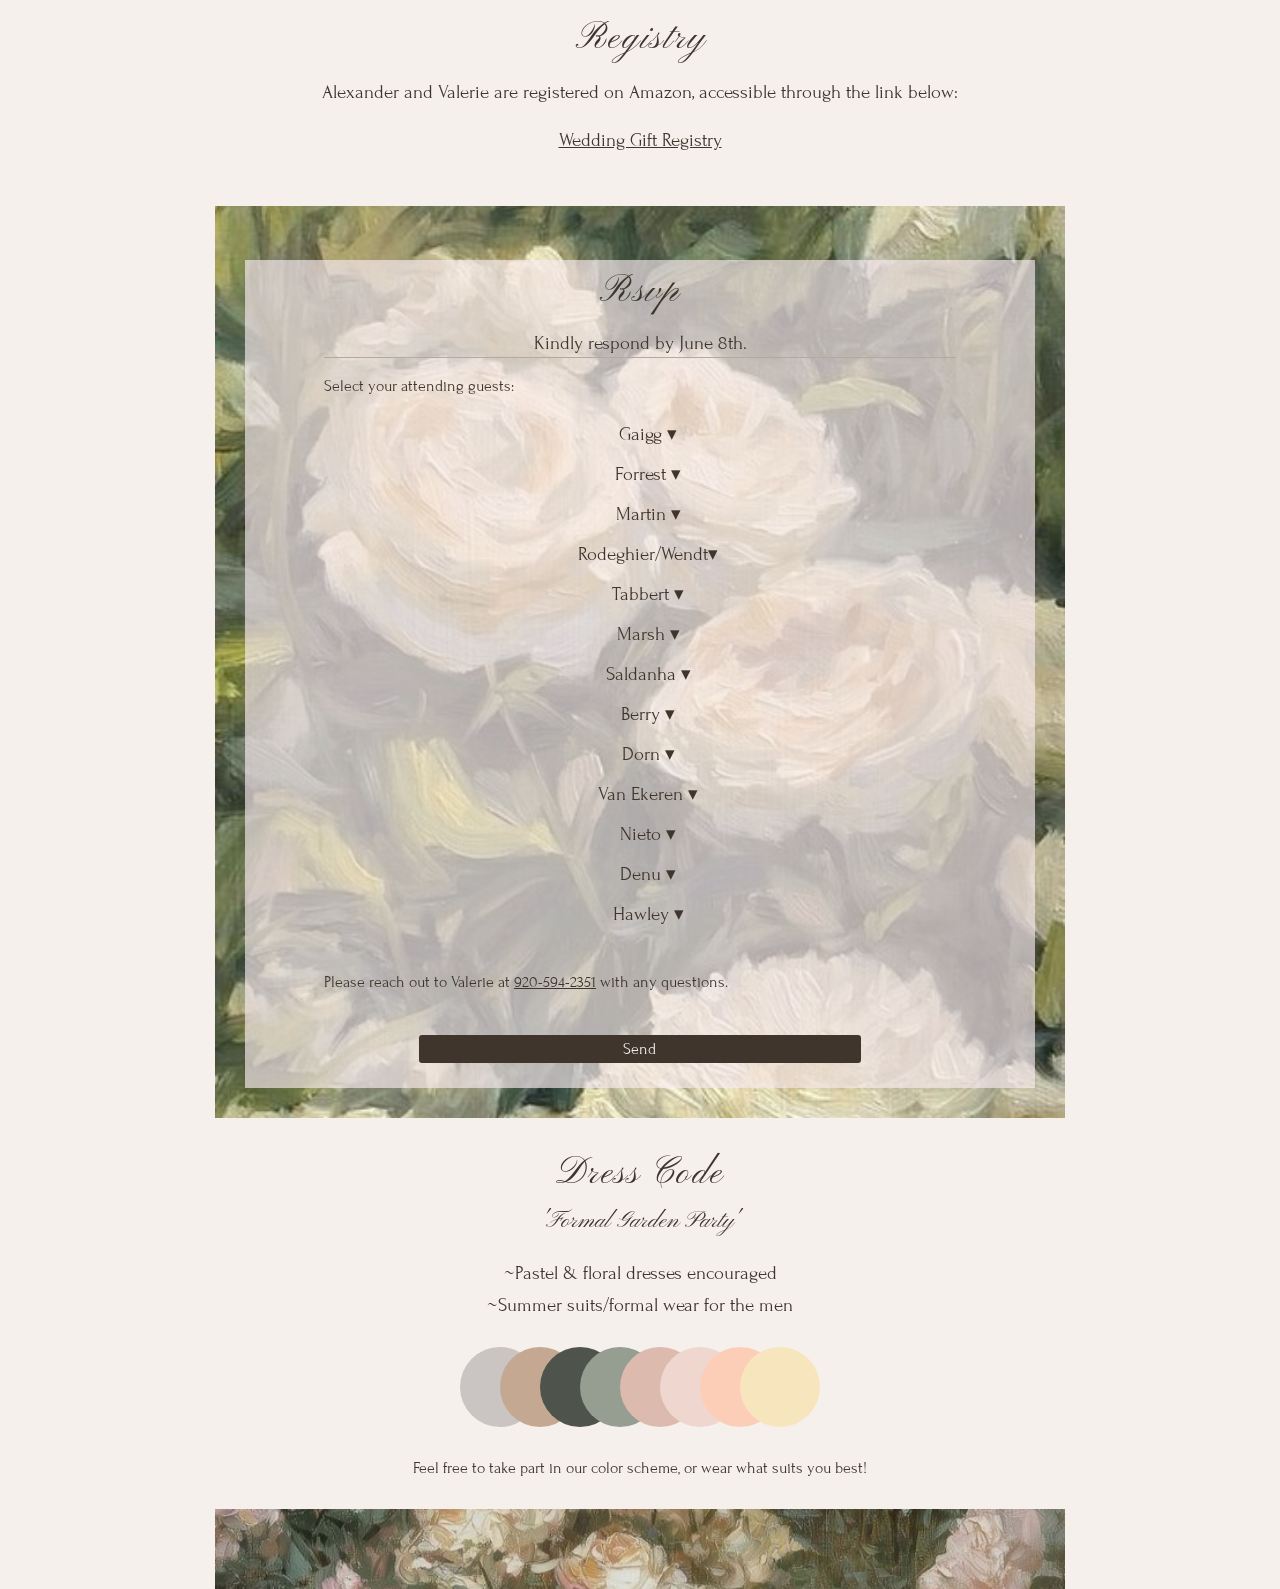
==== commit 67a06fc2: "rsvp form" ====
--- a/index.html
+++ b/index.html
@@ -20,7 +20,7 @@
             <h3 class="forum">N495 Marten Rd, Fremont, WI 54940</h3>
         </div>
         <div>
-            <h3 class="forum">Ceremony at 4:30 PM | Venue open at 4:00</h3>
+            <h3 class="forum">Ceremony at 4:30 PM | Venue opens at 4:00</h3>
             <h3 class="forum">Dinner and reception to follow</h3>
         </div>
         <div class="monet">
@@ -37,15 +37,149 @@
             <h1 class="pinyon">Rsvp</h1>
             <h3 class="forum">Kindly respond by June 8th.</h3>
             <form action="https://formspree.io/f/xaqkenvz" method="POST">
-                <div>
+                <!-- <div>
                     <input type="checkbox" id="attend-yes" name="attend-yes" value="yes">
                     <label for="attend-yes">Attending</label>
-
                     <input type="checkbox" id="attend-no" name="attend-no" value="no">
                     <label for="attend-no">Declining</label>
                 </div>
                 <label>Please list your name and any others you are rsvp'ing for:</label>
-                <textarea name="guestnames" required></textarea>
+                <textarea name="guestnames" required></textarea> -->
+                <p class="forum text-sm">Select your attending guests:</p>
+                <div class="form-wrap">
+                    <div class="guestnames">
+                        <a onclick="showG()">Gaigg &#9662;</a>
+                        <div id="gaigg-list" >
+                            <input type="checkbox" id="" name="josh" value="josh">
+                            <label for="attend-yes">Joshua</label><br />
+                            <input type="checkbox" id="" name="ella" value="ella">
+                            <label for="attend-yes">Ella</label><br />
+                            <input type="checkbox" id="" name="rosalie" value="rosalie">
+                            <label for="attend-yes">Rosalie</label><br />
+                            <input type="checkbox" id="" name="jeremiah" value="jeremiah">
+                            <label for="attend-yes">Jeremiah</label><br />
+                        </div>
+                        <a onclick="showF()">Forrest &#9662;</a>
+                        <div id="forrest-list">
+                            <input type="checkbox" id="" name="kerry" value="kerry">
+                            <label for="attend-yes">Kerry</label><br />
+                            <input type="checkbox" id="" name="chad" value="chad">
+                            <label for="attend-yes">Chad</label><br />
+                            <input type="checkbox" id="" name="nicole" value="nicole">
+                            <label for="attend-yes">Nicole</label><br />
+                            <input type="checkbox" id="" name="samantha" value="samantha">
+                            <label for="attend-yes">Samantha</label><br />
+                            <input type="checkbox" id="" name="ian" value="ian">
+                            <label for="attend-yes">Ian</label><br />
+                        </div>
+                        <a onclick="showM()">Martin &#9662;</a>
+                        <div id="martin-list">
+                            <input type="checkbox" id="" name="joey" value="joey">
+                            <label for="attend-yes">Joey</label><br />
+                            <input type="checkbox" id="" name="taylor" value="taylor">
+                            <label for="attend-yes">Taylor</label><br />
+                            <input type="checkbox" id="" name="eden" value="eden">
+                            <label for="attend-yes">Eden</label><br />
+                        </div>
+                        <a onclick="showR()">Rodeghier/Wendt&#9662;</a>
+                        <div id="rodeghier-list">
+                            <input type="checkbox" id="" name="jason" value="jason">
+                            <label for="attend-yes">Jason</label><br />
+                            <input type="checkbox" id="" name="kelly" value="kelly">
+                            <label for="attend-yes">Kelly</label><br />
+                            <input type="checkbox" id="" name="ryan" value="ryan">
+                            <label for="attend-yes">Ryan</label><br />
+                            <input type="checkbox" id="" name="douglas" value="douglas">
+                            <label for="attend-yes">Douglas</label><br />
+                            <input type="checkbox" id="" name="tammy" value="tammy">
+                            <label for="attend-yes">Tammy</label><br />
+                            <input type="checkbox" id="" name="claire" value="claire">
+                            <label for="attend-yes">Claire</label><br />
+                            <input type="checkbox" id="" name="ammy" value="ammy">
+                            <label for="attend-yes">Ammy</label>
+                        
+                        </div>
+                        <a onclick="showT()">Tabbert &#9662;</a>
+                        <div id="tabbert-list">
+                            <input type="checkbox" id="" name="josh" value="josh">
+                            <label for="attend-yes">Josh</label><br />
+                            <input type="checkbox" id="" name="jenny" value="jenny">
+                            <label for="attend-yes">Jenny</label><br />
+                            <input type="checkbox" id="" name="isaiah" value="isaiah">
+                            <label for="attend-yes">Isaiah</label><br />
+                            <input type="checkbox" id="" name="noah" value="noah">
+                            <label for="attend-yes">Noah</label><br />
+                            <input type="checkbox" id="" name="sam" value="sam">
+                            <label for="attend-yes">Sam</label><br />
+                            <input type="checkbox" id="" name="ben" value="ben">
+                            <label for="attend-yes">Ben</label><br />
+                        </div>
+                        <a onclick="showMa()">Marsh &#9662;</a>
+                        <div id="marsh-list">
+                            <input type="checkbox" id="" name="michael" value="michael">
+                            <label for="attend-yes">Michael</label><br />
+                            <input type="checkbox" id="" name="andrea" value="andrea">
+                            <label for="attend-yes">Andrea</label><br />
+                            <input type="checkbox" id="" name="emma" value="emma">
+                            <label for="attend-yes">Emma</label><br />
+                            <input type="checkbox" id="" name="annabelle" value="annabelle">
+                            <label for="attend-yes">Annabelle</label><br />
+                        </div>
+                        <a onclick="showS()">Saldanha &#9662;</a>
+                        <div id="saldanha-list">
+                            <input type="checkbox" id="" name="pedro" value="pedro">
+                            <label for="attend-yes">Pedro</label><br />
+                            <input type="checkbox" id="" name="becca" value="becca">
+                            <label for="attend-yes">Becca</label><br />
+                        </div>
+                        <a onclick="showB()">Berry &#9662;</a>
+                        <div id="berry-list">
+                            <input type="checkbox" id="" name="xander" value="xander">
+                            <label for="attend-yes">Xander</label><br />
+                            <input type="checkbox" id="" name="emily" value="emily">
+                            <label for="attend-yes">Emily</label><br />
+                            <input type="checkbox" id="" name="selah" value="selah">
+                            <label for="attend-yes">Selah</label><br />
+                        </div>
+                        <a onclick="showD()">Dorn &#9662;</a>
+                        <div id="dorn-list">
+                            <input type="checkbox" id="" name="weston" value="weston">
+                            <label for="attend-yes">Weston</label><br />
+                            <input type="checkbox" id="" name="sophia" value="sophia">
+                            <label for="attend-yes">Sophia</label><br />
+                            <input type="checkbox" id="" name="luca" value="luca">
+                            <label for="attend-yes">Luca</label><br />
+                        </div>
+                        <a onclick="showV()">Van Ekeren &#9662;</a>
+                        <div id="van-ekeren-list">
+                            <input type="checkbox" id="" name="logan" value="logan">
+                            <label for="attend-yes">Logan</label><br />
+                            <input type="checkbox" id="" name="lexi" value="lexi">
+                            <label for="attend-yes">Lexi Hilt</label><br />
+                        </div>
+                        <a onclick="showN()">Nieto &#9662;</a>
+                        <div id="nieto-list">
+                            <input type="checkbox" id="" name="sebastion" value="sebastion">
+                            <label for="attend-yes">Sebastion</label><br />
+                        </div>
+                        <a onclick="showDe()">Denu &#9662;</a>
+                        <div id="denu-list">
+                            <input type="checkbox" id="" name="jeff" value="jeff">
+                            <label for="attend-yes">Jeff</label><br />
+                            <input type="checkbox" id="" name="amanda" value="amanda">
+                            <label for="attend-yes">Amanda</label><br />
+                        </div>
+                        <a onclick="showH()">Hawley &#9662;</a>
+                        <div id="hawley-list">
+                            <input type="checkbox" id="" name="skylar" value="skylar">
+                            <label for="attend-yes">Skylar</label><br />
+                            <input type="checkbox" id="" name="keeley" value="keeley">
+                            <label for="attend-yes">Keeley</label><br />
+                        </div>
+                    </div>
+                </div>
+
+
                 <h3 class="forum text-sm">Please reach out to Valerie at <a class="text-sm" href="tel:920-594-2351">920-594-2351</a> with any questions.</h3>
                 <button type="submit">Send</button>
             </form>
@@ -69,9 +203,6 @@
            <h3 class="forum text-sm">Feel free to take part in our color scheme, or wear what suits you best!</h3>
         </div>
     </main>
-    <footer>
-
-    </footer>
-    
+    <footer></footer>
 </body>
 </html>
--- a/style.css
+++ b/style.css
@@ -91,21 +91,25 @@
   color: var(--text);
   font-family: "Forum", serif;
 }
-a:hover{
-  color: #ad9e93;
-}
+
 .rsvp{
-  background-color: #f7eaeea0;
+  background-color: #f7eaeea9;
   width: 100%;
   margin: 0 auto;
   line-height: 1.5em;
 }
 .rsvp > h3{
   margin: 0 auto;
-  line-height: 1.7em;
-  margin-bottom: 10px;
+  line-height: 1.5em;
+  margin-bottom: 0px;
   width: 80%;
   border-bottom: #b7a89d solid 1px;
+}
+.rsvp div a{
+  font-size: 1.2em;
+  margin: 8px;
+  width: 100%;
+  cursor: pointer;
 }
 .rsvp-wrap{
   background-image: url("img/flower.jpg");
@@ -113,7 +117,6 @@
   padding: 30px;
 }
 form{
-  padding: 10px;
   border-radius: 5px;
   width: 80%;
   text-align: left;
@@ -123,32 +126,41 @@
   justify-items: center;
   font-family: "Forum", serif;
 }
+
+.form-wrap{
+  display: flex;
+}
+
+.guestnames{
+  text-align: center;
+  display: flex;
+  flex-direction: column;
+  justify-content: center;
+  margin: 0px 10px;
+  width: 100%;
+  
+}
+.guestnames div{
+  text-align: left;
+  margin: 0 auto;
+}
+
+
 label{
-  font-size: 1.1em;
-  margin: 20px 0px 5px 0px;
+  width: 100%;
+  font-size: 1.2em;
 }
 input{
-  margin-bottom: 10px;
-}
-textarea{
-  height: 60px;
-  border: none;
-  border-bottom: 1px solid var(--text);
-  background-color: #f7eaee47;
-  font-family: "Forum", serif;
-  font-size: 1.1em;
-}
-textarea:focus{
-  outline: none;
-  background-color: none;
-  border-bottom: 1px solid #b7a89d;
-}
+  width: 100%;
+  margin: 10px 0px 10px 0px;
+}
+
 input[type="checkbox"]{
-  width: auto;
+  width: 25px;
   margin: 0px 8px;
 }
 form div{
-  margin: 0 auto;
+  margin-bottom: 20px;
 }
 
 button{
